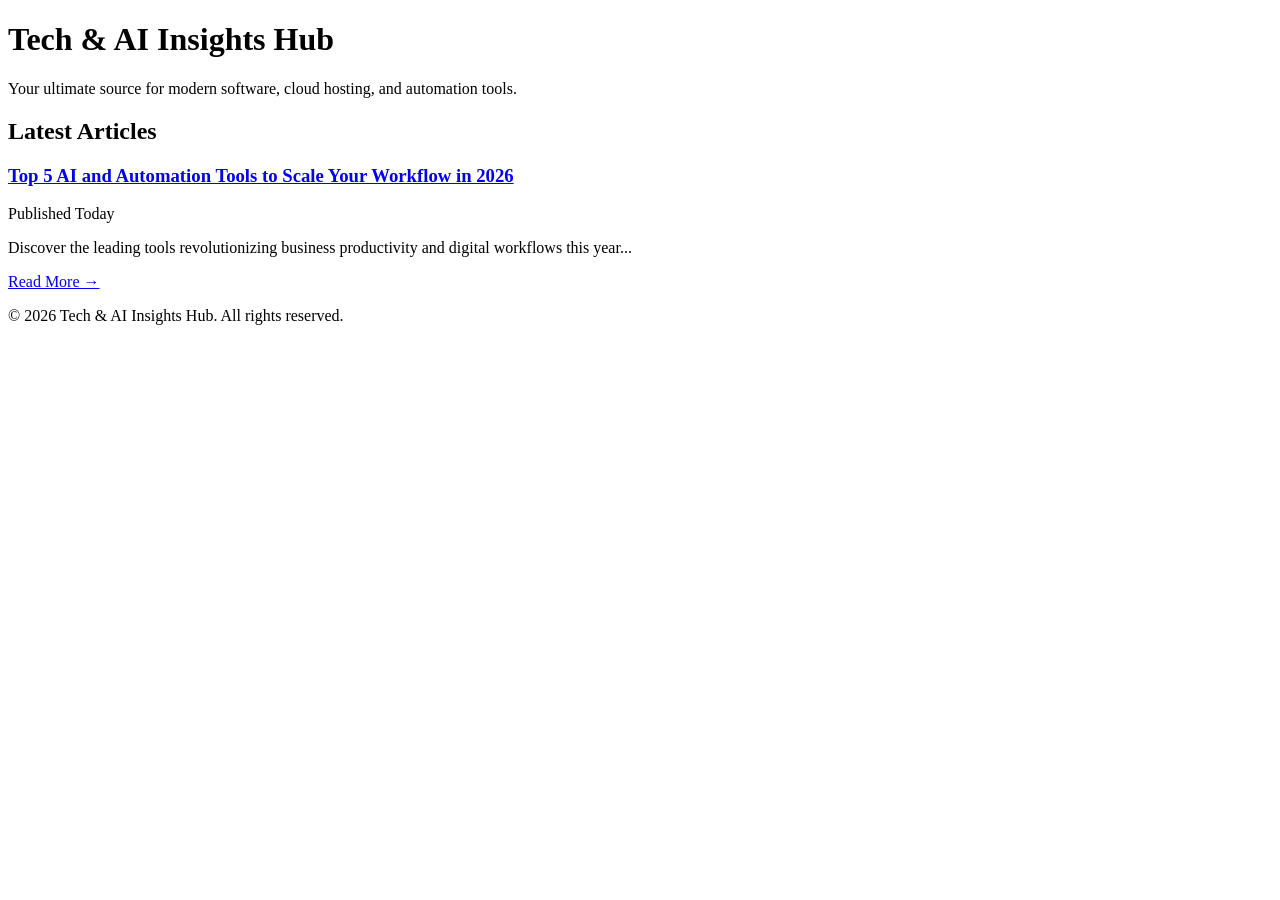
==== index.html @ 25727b96 "Create index.html" ====
<!DOCTYPE html>
<html lang="en">
<head>
    <meta charset="UTF-8">
    <meta name="viewport" content="width=device-width, initial-scale=1.0">
    <title>Tech & AI Insights Hub</title>
    <link rel="stylesheet" href="styles.css">
</head>
<body>
    <header>
        <div class="container">
            <h1>Tech & AI Insights Hub</h1>
            <p>Your ultimate source for modern software, cloud hosting, and automation tools.</p>
        </div>
    </header>

    <main class="container">
        <section class="posts-feed">
            <h2>Latest Articles</h2>
            
            <article class="post-card">
                <h3><a href="posts/top-ai-tools-2026.html">Top 5 AI and Automation Tools to Scale Your Workflow in 2026</a></h3>
                <p class="date">Published Today</p>
                <p>Discover the leading tools revolutionizing business productivity and digital workflows this year...</p>
                <a href="posts/top-ai-tools-2026.html" class="read-more">Read More &rarr;</a>
            </article>

        </section>
    </main>

    <footer>
        <p>&copy; 2026 Tech & AI Insights Hub. All rights reserved.</p>
    </footer>
</body>
</html>
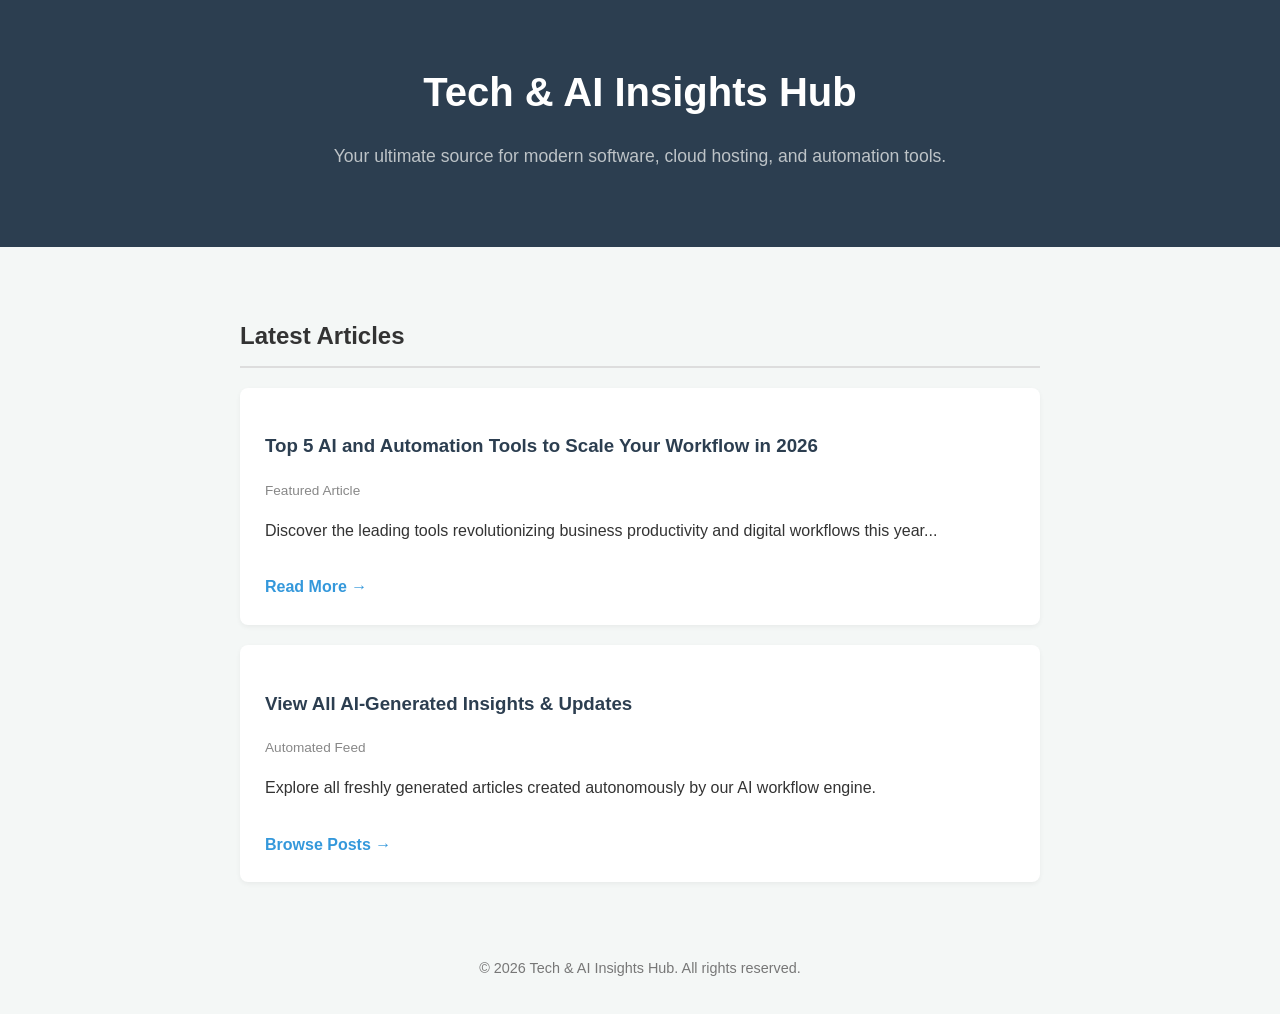
==== commit 29259631: "Update index.html" ====
--- a/index.html
+++ b/index.html
@@ -18,11 +18,20 @@
         <section class="posts-feed">
             <h2>Latest Articles</h2>
             
+            <!-- Featured Manual Post -->
             <article class="post-card">
                 <h3><a href="posts/top-ai-tools-2026.html">Top 5 AI and Automation Tools to Scale Your Workflow in 2026</a></h3>
-                <p class="date">Published Today</p>
+                <p class="date">Featured Article</p>
                 <p>Discover the leading tools revolutionizing business productivity and digital workflows this year...</p>
                 <a href="posts/top-ai-tools-2026.html" class="read-more">Read More &rarr;</a>
+            </article>
+
+            <!-- Automated AI Generated Posts Link Hub -->
+            <article class="post-card">
+                <h3><a href="posts/">View All AI-Generated Insights & Updates</a></h3>
+                <p class="date">Automated Feed</p>
+                <p>Explore all freshly generated articles created autonomously by our AI workflow engine.</p>
+                <a href="posts/" class="read-more">Browse Posts &rarr;</a>
             </article>
 
         </section>
--- a/styles.css
+++ b/styles.css
@@ -0,0 +1,80 @@
+body {
+    font-family: -apple-system, BlinkMacSystemFont, "Segoe UI", Roboto, Helvetica, Arial, sans-serif;
+    line-height: 1.6;
+    margin: 0;
+    padding: 0;
+    background-color: #f4f7f6;
+    color: #333;
+}
+
+.container {
+    max-width: 800px;
+    margin: 0 auto;
+    padding: 20px;
+}
+
+header {
+    background: #2c3e50;
+    color: #ffffff;
+    padding: 40px 0;
+    text-align: center;
+    margin-bottom: 30px;
+}
+
+header h1 {
+    margin: 0;
+    font-size: 2.5rem;
+}
+
+header p {
+    color: #bdc3c7;
+    font-size: 1.1rem;
+}
+
+.posts-feed h2 {
+    border-bottom: 2px solid #ddd;
+    padding-bottom: 10px;
+    margin-bottom: 20px;
+}
+
+.post-card {
+    background: #ffffff;
+    padding: 25px;
+    margin-bottom: 20px;
+    border-radius: 8px;
+    box-shadow: 0 2px 5px rgba(0,0,0,0.05);
+}
+
+.post-card h3 a {
+    color: #2c3e50;
+    text-decoration: none;
+}
+
+.post-card h3 a:hover {
+    color: #3498db;
+}
+
+.date {
+    font-size: 0.85rem;
+    color: #888;
+    margin-bottom: 10px;
+}
+
+.read-more {
+    display: inline-block;
+    margin-top: 15px;
+    color: #3498db;
+    text-decoration: none;
+    font-weight: bold;
+}
+
+.read-more:hover {
+    text-decoration: underline;
+}
+
+footer {
+    text-align: center;
+    padding: 20px;
+    color: #777;
+    font-size: 0.9rem;
+}
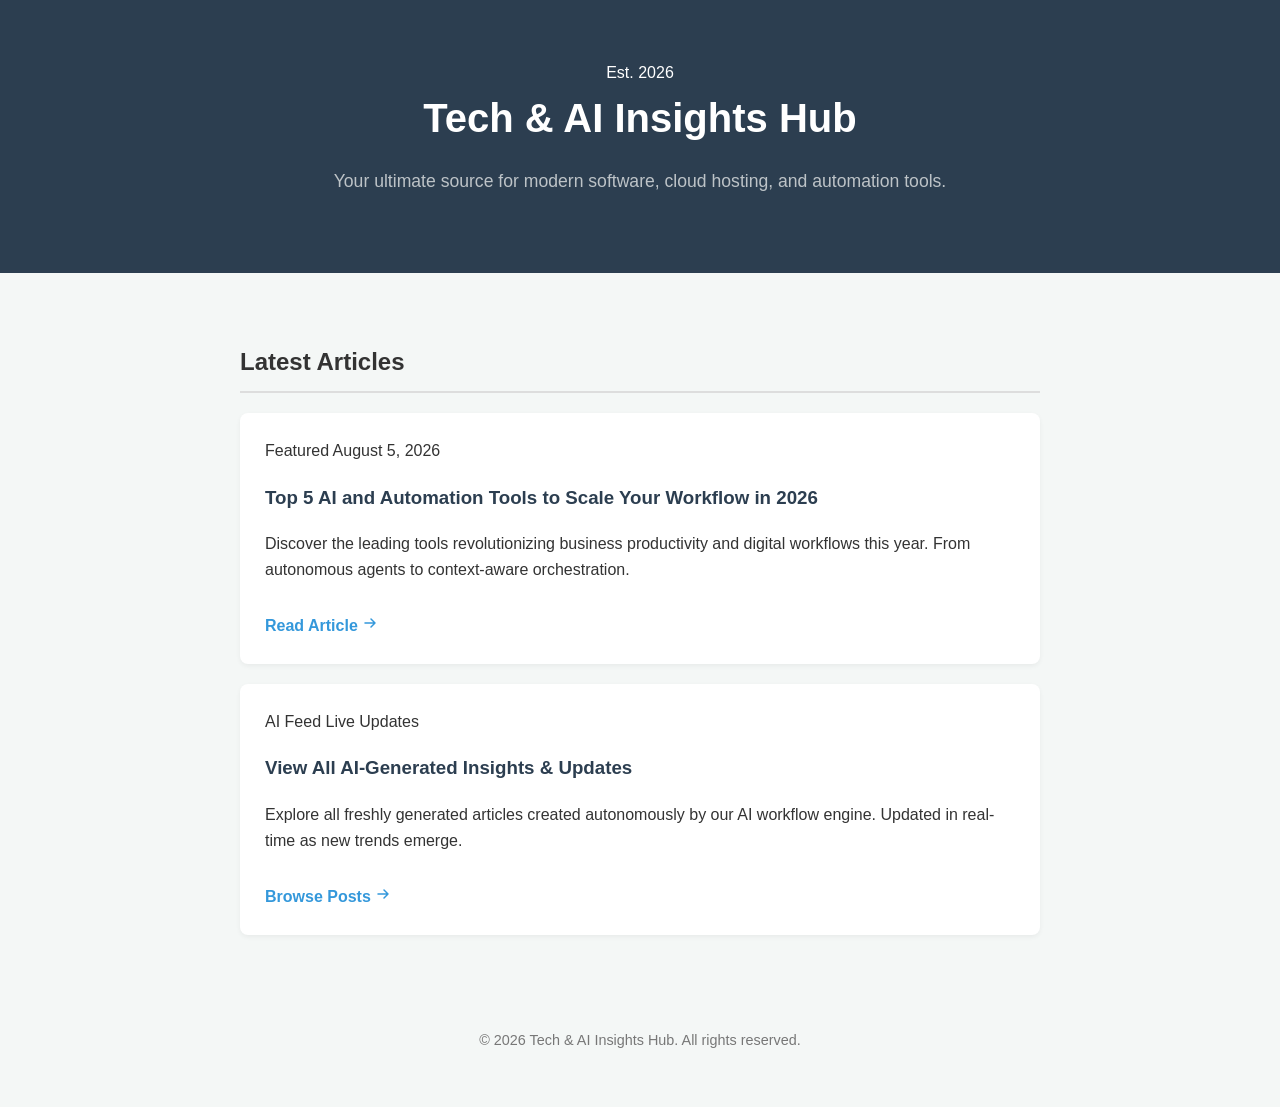
==== commit 6e476c48: "Update index.html" ====
--- a/index.html
+++ b/index.html
@@ -5,40 +5,65 @@
     <meta name="viewport" content="width=device-width, initial-scale=1.0">
     <title>Tech & AI Insights Hub</title>
     <link rel="stylesheet" href="styles.css">
+    <link rel="preconnect" href="https://fonts.googleapis.com">
+    <link rel="preconnect" href="https://fonts.gstatic.com" crossorigin>
+    <link href="https://fonts.googleapis.com/css2?family=Inter:wght@400;500;600;700&display=swap" rel="stylesheet">
 </head>
 <body>
     <header>
         <div class="container">
+            <span class="badge">Est. 2026</span>
             <h1>Tech & AI Insights Hub</h1>
             <p>Your ultimate source for modern software, cloud hosting, and automation tools.</p>
         </div>
     </header>
 
     <main class="container">
-        <section class="posts-feed">
-            <h2>Latest Articles</h2>
+        <section class="posts-feed" aria-labelledby="latest-heading">
+            <h2 id="latest-heading">Latest Articles</h2>
             
-            <!-- Featured Manual Post -->
-            <article class="post-card">
-                <h3><a href="posts/top-ai-tools-2026.html">Top 5 AI and Automation Tools to Scale Your Workflow in 2026</a></h3>
-                <p class="date">Featured Article</p>
-                <p>Discover the leading tools revolutionizing business productivity and digital workflows this year...</p>
-                <a href="posts/top-ai-tools-2026.html" class="read-more">Read More &rarr;</a>
+            <article class="post-card featured">
+                <div class="post-meta">
+                    <span class="tag tag--featured">Featured</span>
+                    <time datetime="2026-08-05">August 5, 2026</time>
+                </div>
+                <h3>
+                    <a href="posts/top-ai-tools-2026.html">
+                        Top 5 AI and Automation Tools to Scale Your Workflow in 2026
+                    </a>
+                </h3>
+                <p>Discover the leading tools revolutionizing business productivity and digital workflows this year. From autonomous agents to context-aware orchestration.</p>
+                <a href="posts/top-ai-tools-2026.html" class="read-more">
+                    Read Article
+                    <svg width="16" height="16" viewBox="0 0 16 16" fill="none" xmlns="http://www.w3.org/2000/svg">
+                        <path d="M3 8H13M13 8L9 4M13 8L9 12" stroke="currentColor" stroke-width="1.5" stroke-linecap="round" stroke-linejoin="round"/>
+                    </svg>
+                </a>
             </article>
 
-            <!-- Automated AI Generated Posts Link Hub -->
             <article class="post-card">
-                <h3><a href="posts/">View All AI-Generated Insights & Updates</a></h3>
-                <p class="date">Automated Feed</p>
-                <p>Explore all freshly generated articles created autonomously by our AI workflow engine.</p>
-                <a href="posts/" class="read-more">Browse Posts &rarr;</a>
+                <div class="post-meta">
+                    <span class="tag tag--automated">AI Feed</span>
+                    <time datetime="2026-08-05">Live Updates</time>
+                </div>
+                <h3>
+                    <a href="posts/">View All AI-Generated Insights & Updates</a>
+                </h3>
+                <p>Explore all freshly generated articles created autonomously by our AI workflow engine. Updated in real-time as new trends emerge.</p>
+                <a href="posts/" class="read-more">
+                    Browse Posts
+                    <svg width="16" height="16" viewBox="0 0 16 16" fill="none" xmlns="http://www.w3.org/2000/svg">
+                        <path d="M3 8H13M13 8L9 4M13 8L9 12" stroke="currentColor" stroke-width="1.5" stroke-linecap="round" stroke-linejoin="round"/>
+                    </svg>
+                </a>
             </article>
-
         </section>
     </main>
 
     <footer>
-        <p>&copy; 2026 Tech & AI Insights Hub. All rights reserved.</p>
+        <div class="container">
+            <p>&copy; 2026 Tech & AI Insights Hub. All rights reserved.</p>
+        </div>
     </footer>
 </body>
 </html>
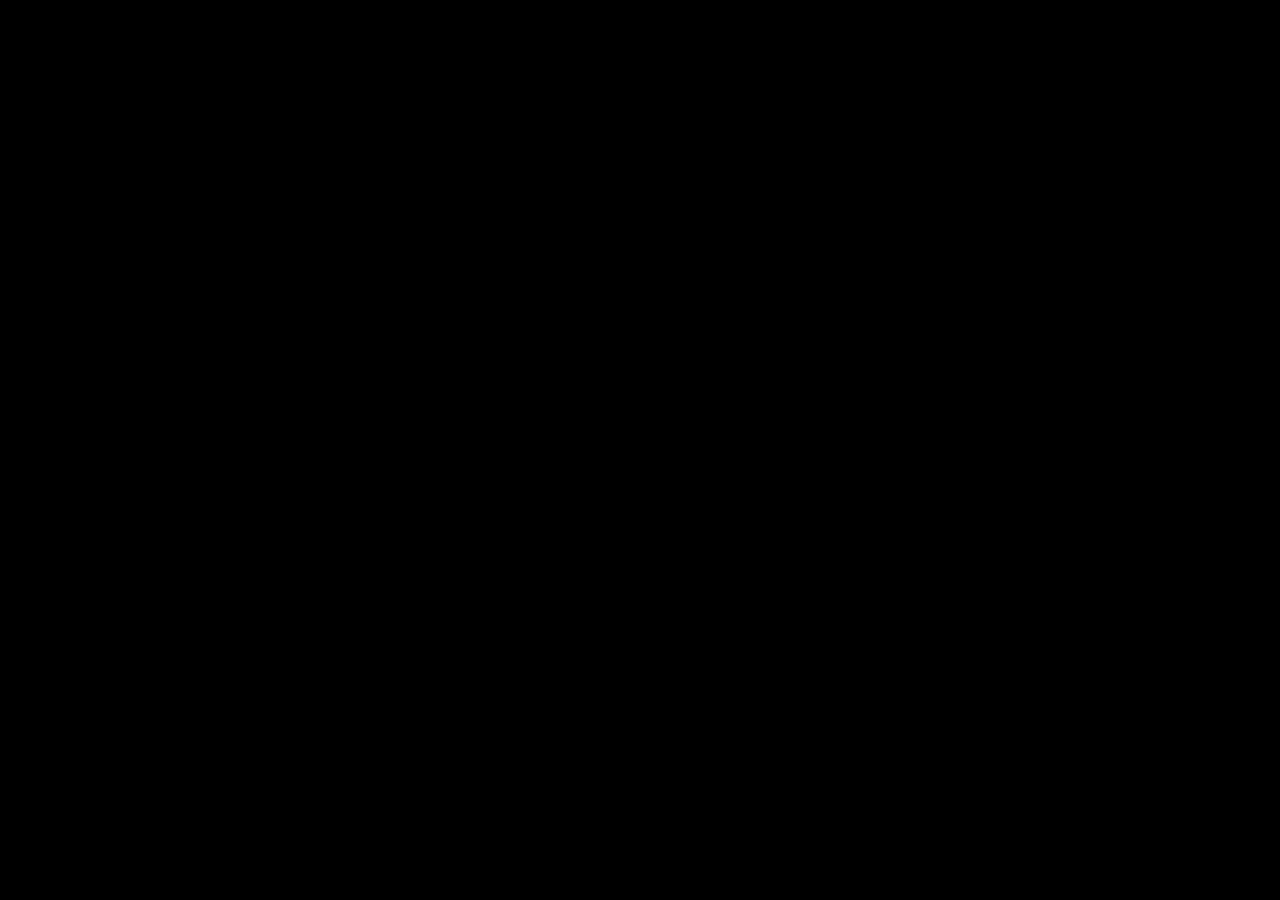
==== commit afbd9e1f: "Add files via upload A procedurally animated spider that follows your cursor in real time, built wit" ====
--- a/index.html
+++ b/index.html
@@ -2,68 +2,34 @@
 <html lang="en">
 <head>
     <meta charset="UTF-8">
-    <meta name="viewport" content="width=device-width, initial-scale=1.0">
-    <title>Tech & AI Insights Hub</title>
-    <link rel="stylesheet" href="styles.css">
-    <link rel="preconnect" href="https://fonts.googleapis.com">
-    <link rel="preconnect" href="https://fonts.gstatic.com" crossorigin>
-    <link href="https://fonts.googleapis.com/css2?family=Inter:wght@400;500;600;700&display=swap" rel="stylesheet">
+    <meta name="viewport" content="width=device-width, initial-scale=1.0, maximum-scale=1.0, user-scalable=no">
+    <title>Spider Procedural Cursor</title>
+    <style>
+        * {
+            margin: 0;
+            padding: 0;
+            box-sizing: border-box;
+        }
+        body, html {
+            width: 100%;
+            height: 100%;
+            overflow: hidden;
+            background-color: #000000;
+            user-select: none;
+            touch-action: none;
+        }
+        canvas {
+            display: block;
+            position: absolute;
+            top: 0;
+            left: 0;
+            width: 100%;
+            height: 100%;
+        }
+    </style>
 </head>
 <body>
-    <header>
-        <div class="container">
-            <span class="badge">Est. 2026</span>
-            <h1>Tech & AI Insights Hub</h1>
-            <p>Your ultimate source for modern software, cloud hosting, and automation tools.</p>
-        </div>
-    </header>
-
-    <main class="container">
-        <section class="posts-feed" aria-labelledby="latest-heading">
-            <h2 id="latest-heading">Latest Articles</h2>
-            
-            <article class="post-card featured">
-                <div class="post-meta">
-                    <span class="tag tag--featured">Featured</span>
-                    <time datetime="2026-08-05">August 5, 2026</time>
-                </div>
-                <h3>
-                    <a href="posts/top-ai-tools-2026.html">
-                        Top 5 AI and Automation Tools to Scale Your Workflow in 2026
-                    </a>
-                </h3>
-                <p>Discover the leading tools revolutionizing business productivity and digital workflows this year. From autonomous agents to context-aware orchestration.</p>
-                <a href="posts/top-ai-tools-2026.html" class="read-more">
-                    Read Article
-                    <svg width="16" height="16" viewBox="0 0 16 16" fill="none" xmlns="http://www.w3.org/2000/svg">
-                        <path d="M3 8H13M13 8L9 4M13 8L9 12" stroke="currentColor" stroke-width="1.5" stroke-linecap="round" stroke-linejoin="round"/>
-                    </svg>
-                </a>
-            </article>
-
-            <article class="post-card">
-                <div class="post-meta">
-                    <span class="tag tag--automated">AI Feed</span>
-                    <time datetime="2026-08-05">Live Updates</time>
-                </div>
-                <h3>
-                    <a href="posts/">View All AI-Generated Insights & Updates</a>
-                </h3>
-                <p>Explore all freshly generated articles created autonomously by our AI workflow engine. Updated in real-time as new trends emerge.</p>
-                <a href="posts/" class="read-more">
-                    Browse Posts
-                    <svg width="16" height="16" viewBox="0 0 16 16" fill="none" xmlns="http://www.w3.org/2000/svg">
-                        <path d="M3 8H13M13 8L9 4M13 8L9 12" stroke="currentColor" stroke-width="1.5" stroke-linecap="round" stroke-linejoin="round"/>
-                    </svg>
-                </a>
-            </article>
-        </section>
-    </main>
-
-    <footer>
-        <div class="container">
-            <p>&copy; 2026 Tech & AI Insights Hub. All rights reserved.</p>
-        </div>
-    </footer>
+    <canvas id="canvas"></canvas>
+    <script src="script.js"></script>
 </body>
-</html>
+</html>
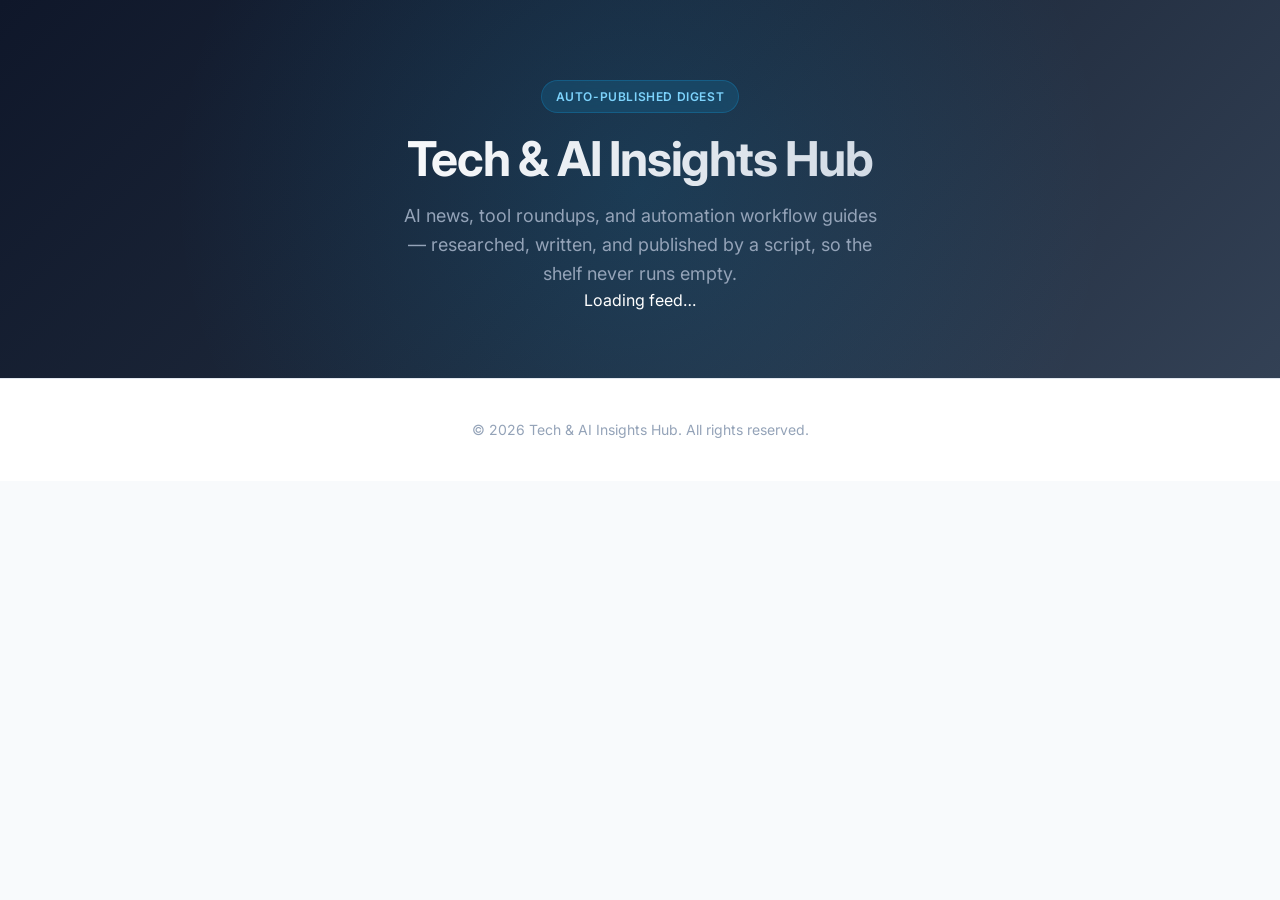
==== commit c35e2234: "Revamp index.html for Tech & AI Insights Hub" ====
--- a/index.html
+++ b/index.html
@@ -2,34 +2,38 @@
 <html lang="en">
 <head>
     <meta charset="UTF-8">
-    <meta name="viewport" content="width=device-width, initial-scale=1.0, maximum-scale=1.0, user-scalable=no">
-    <title>Spider Procedural Cursor</title>
-    <style>
-        * {
-            margin: 0;
-            padding: 0;
-            box-sizing: border-box;
-        }
-        body, html {
-            width: 100%;
-            height: 100%;
-            overflow: hidden;
-            background-color: #000000;
-            user-select: none;
-            touch-action: none;
-        }
-        canvas {
-            display: block;
-            position: absolute;
-            top: 0;
-            left: 0;
-            width: 100%;
-            height: 100%;
-        }
-    </style>
+    <meta name="viewport" content="width=device-width, initial-scale=1.0">
+    <title>Tech & AI Insights Hub — AI News, Tools & Automation</title>
+    <meta name="description" content="AI news, tool roundups, and automation workflow guides — researched, written, and published automatically, every day.">
+    <link rel="preconnect" href="https://fonts.googleapis.com">
+    <link rel="preconnect" href="https://fonts.gstatic.com" crossorigin>
+    <link href="https://fonts.googleapis.com/css2?family=Inter:wght@400;500;600;700;800&family=JetBrains+Mono:wght@400;500&display=swap" rel="stylesheet">
+    <link rel="stylesheet" href="styles.css">
 </head>
 <body>
-    <canvas id="canvas"></canvas>
+    <header>
+        <div class="container">
+            <span class="badge">Auto-Published Digest</span>
+            <h1>Tech & AI Insights Hub</h1>
+            <p>AI news, tool roundups, and automation workflow guides — researched, written, and published by a script, so the shelf never runs empty.</p>
+            <span class="status-line" id="status-line"><span class="dot"></span>Loading feed…</span>
+        </div>
+    </header>
+
+    <main class="container--wide">
+        <nav class="filters" id="filters" aria-label="Filter posts by category"></nav>
+
+        <div class="posts-grid" id="posts-grid">
+            <div class="skeleton-card"></div>
+            <div class="skeleton-card"></div>
+            <div class="skeleton-card"></div>
+        </div>
+    </main>
+
+    <footer>
+        <p>&copy; 2026 Tech & AI Insights Hub. All rights reserved.</p>
+    </footer>
+
     <script src="script.js"></script>
 </body>
-</html>+</html>
--- a/styles.css
+++ b/styles.css
@@ -0,0 +1,301 @@
+/* ========================================
+   Design Tokens & Reset
+   ======================================== */
+:root {
+    --color-bg: #f8fafc;
+    --color-surface: #ffffff;
+    --color-text: #0f172a;
+    --color-text-secondary: #64748b;
+    --color-text-muted: #94a3b8;
+    --color-primary: #2563eb;
+    --color-primary-hover: #1d4ed8;
+    --color-accent: #0ea5e9;
+    --color-border: #e2e8f0;
+    --color-border-light: #f1f5f9;
+    
+    --shadow-sm: 0 1px 2px 0 rgb(0 0 0 / 0.05);
+    --shadow-md: 0 4px 6px -1px rgb(0 0 0 / 0.1), 0 2px 4px -2px rgb(0 0 0 / 0.1);
+    --shadow-lg: 0 10px 15px -3px rgb(0 0 0 / 0.1), 0 4px 6px -4px rgb(0 0 0 / 0.1);
+    --shadow-glow: 0 0 0 3px rgb(37 99 235 / 0.1);
+    
+    --radius-sm: 6px;
+    --radius-md: 12px;
+    --radius-lg: 16px;
+    
+    --transition: all 0.2s cubic-bezier(0.4, 0, 0.2, 1);
+    --transition-slow: all 0.3s cubic-bezier(0.4, 0, 0.2, 1);
+}
+
+* {
+    margin: 0;
+    padding: 0;
+    box-sizing: border-box;
+}
+
+/* ========================================
+   Base Typography
+   ======================================== */
+body {
+    font-family: 'Inter', -apple-system, BlinkMacSystemFont, "Segoe UI", Roboto, sans-serif;
+    line-height: 1.6;
+    background-color: var(--color-bg);
+    color: var(--color-text);
+    -webkit-font-smoothing: antialiased;
+    -moz-osx-font-smoothing: grayscale;
+}
+
+/* ========================================
+   Layout
+   ======================================== */
+.container {
+    max-width: 720px;
+    margin: 0 auto;
+    padding: 0 24px;
+}
+
+/* ========================================
+   Header
+   ======================================== */
+header {
+    position: relative;
+    background: linear-gradient(135deg, #0f172a 0%, #1e293b 50%, #334155 100%);
+    color: #ffffff;
+    padding: 80px 0 64px;
+    text-align: center;
+    overflow: hidden;
+}
+
+header::before {
+    content: '';
+    position: absolute;
+    inset: 0;
+    background: radial-gradient(circle at 50% 50%, rgba(14, 165, 233, 0.15) 0%, transparent 70%);
+    pointer-events: none;
+}
+
+header .container {
+    position: relative;
+    z-index: 1;
+}
+
+.badge {
+    display: inline-block;
+    font-size: 0.75rem;
+    font-weight: 600;
+    letter-spacing: 0.05em;
+    text-transform: uppercase;
+    color: #7dd3fc;
+    background: rgba(14, 165, 233, 0.15);
+    border: 1px solid rgba(14, 165, 233, 0.25);
+    padding: 6px 14px;
+    border-radius: 999px;
+    margin-bottom: 20px;
+    backdrop-filter: blur(8px);
+}
+
+header h1 {
+    font-size: clamp(2rem, 5vw, 3rem);
+    font-weight: 700;
+    letter-spacing: -0.025em;
+    line-height: 1.1;
+    margin-bottom: 16px;
+    background: linear-gradient(to right, #ffffff, #cbd5e1);
+    -webkit-background-clip: text;
+    -webkit-text-fill-color: transparent;
+}
+
+header p {
+    color: #94a3b8;
+    font-size: 1.125rem;
+    max-width: 480px;
+    margin: 0 auto;
+    line-height: 1.6;
+}
+
+/* ========================================
+   Main Content
+   ======================================== */
+main.container {
+    padding-top: 48px;
+    padding-bottom: 80px;
+}
+
+.posts-feed h2 {
+    font-size: 0.875rem;
+    font-weight: 600;
+    letter-spacing: 0.05em;
+    text-transform: uppercase;
+    color: var(--color-text-muted);
+    margin-bottom: 24px;
+    padding-bottom: 16px;
+    border-bottom: 1px solid var(--color-border);
+}
+
+/* ========================================
+   Post Cards
+   ======================================== */
+.post-card {
+    background: var(--color-surface);
+    padding: 32px;
+    margin-bottom: 24px;
+    border-radius: var(--radius-lg);
+    border: 1px solid var(--color-border);
+    box-shadow: var(--shadow-sm);
+    transition: var(--transition-slow);
+    position: relative;
+}
+
+.post-card::after {
+    content: '';
+    position: absolute;
+    inset: -1px;
+    border-radius: var(--radius-lg);
+    padding: 1px;
+    background: linear-gradient(135deg, transparent 40%, rgba(37, 99, 235, 0.08) 100%);
+    -webkit-mask: linear-gradient(#fff 0 0) content-box, linear-gradient(#fff 0 0);
+    mask: linear-gradient(#fff 0 0) content-box, linear-gradient(#fff 0 0);
+    -webkit-mask-composite: xor;
+    mask-composite: exclude;
+    pointer-events: none;
+    opacity: 0;
+    transition: var(--transition-slow);
+}
+
+.post-card:hover {
+    box-shadow: var(--shadow-lg);
+    transform: translateY(-2px);
+    border-color: var(--color-border-light);
+}
+
+.post-card:hover::after {
+    opacity: 1;
+}
+
+.post-card.featured {
+    border-color: rgba(37, 99, 235, 0.2);
+    background: linear-gradient(to bottom right, #ffffff, #f8fafc);
+}
+
+/* Post Meta */
+.post-meta {
+    display: flex;
+    align-items: center;
+    gap: 12px;
+    margin-bottom: 16px;
+}
+
+.tag {
+    display: inline-flex;
+    align-items: center;
+    font-size: 0.75rem;
+    font-weight: 600;
+    padding: 4px 10px;
+    border-radius: var(--radius-sm);
+    letter-spacing: 0.01em;
+}
+
+.tag--featured {
+    color: #0369a1;
+    background: #e0f2fe;
+}
+
+.tag--automated {
+    color: #059669;
+    background: #d1fae5;
+}
+
+.post-meta time {
+    font-size: 0.875rem;
+    color: var(--color-text-muted);
+}
+
+/* Post Titles */
+.post-card h3 {
+    font-size: 1.25rem;
+    font-weight: 600;
+    line-height: 1.4;
+    margin-bottom: 12px;
+    letter-spacing: -0.01em;
+}
+
+.post-card h3 a {
+    color: var(--color-text);
+    text-decoration: none;
+    transition: var(--transition);
+    background: linear-gradient(to right, var(--color-primary), var(--color-primary)) no-repeat right bottom / 0 2px;
+    background-position: left bottom;
+    transition: background-size 0.3s ease;
+}
+
+.post-card h3 a:hover {
+    color: var(--color-primary);
+    background-size: 100% 2px;
+}
+
+/* Post Excerpt */
+.post-card > p {
+    color: var(--color-text-secondary);
+    font-size: 0.9375rem;
+    line-height: 1.7;
+    margin-bottom: 20px;
+}
+
+/* Read More Link */
+.read-more {
+    display: inline-flex;
+    align-items: center;
+    gap: 8px;
+    color: var(--color-primary);
+    text-decoration: none;
+    font-weight: 600;
+    font-size: 0.9375rem;
+    transition: var(--transition);
+    padding: 8px 0;
+}
+
+.read-more svg {
+    transition: transform 0.2s ease;
+}
+
+.read-more:hover {
+    color: var(--color-primary-hover);
+}
+
+.read-more:hover svg {
+    transform: translateX(3px);
+}
+
+/* ========================================
+   Footer
+   ======================================== */
+footer {
+    border-top: 1px solid var(--color-border);
+    background: var(--color-surface);
+    padding: 40px 0;
+}
+
+footer p {
+    text-align: center;
+    color: var(--color-text-muted);
+    font-size: 0.875rem;
+}
+
+/* ========================================
+   Responsive
+   ======================================== */
+@media (max-width: 640px) {
+    header {
+        padding: 60px 0 48px;
+    }
+    
+    .post-card {
+        padding: 24px;
+        margin-bottom: 16px;
+        border-radius: var(--radius-md);
+    }
+    
+    .post-meta {
+        flex-wrap: wrap;
+        gap: 8px;
+    }
+}
